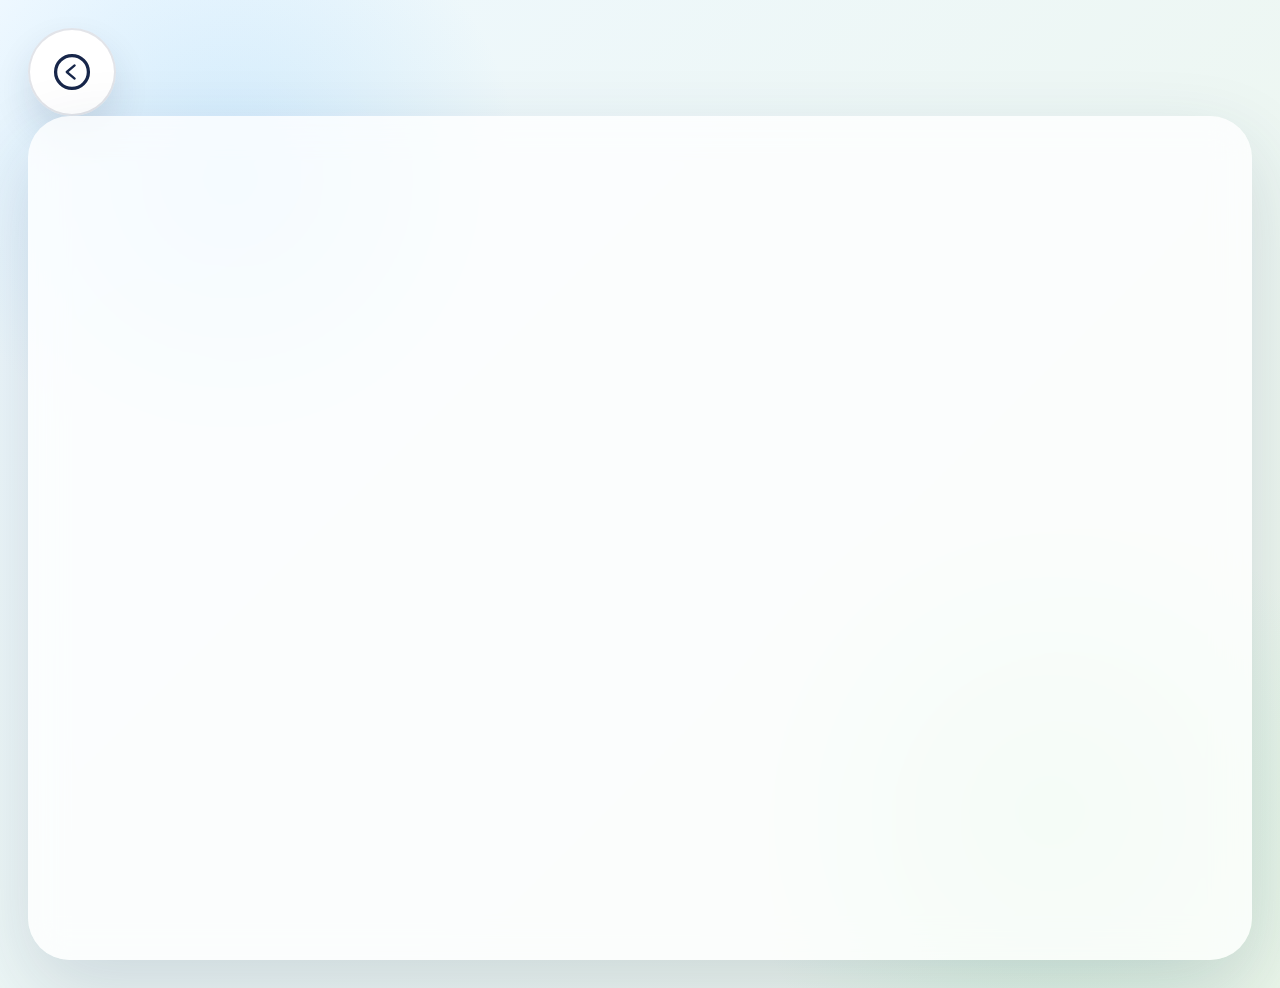
==== android.html @ dd9165bf "Add platform pages and back navigation" ====
<!DOCTYPE html>
<html lang="en">
  <head>
    <meta charset="UTF-8" />
    <meta name="viewport" content="width=device-width, initial-scale=1.0" />
    <title>Android</title>
    <link rel="stylesheet" href="./styles.css" />
  </head>
  <body>
    <main class="subpage-shell">
      <a class="back-button" href="./index.html" aria-label="Back to home">
        <svg viewBox="0 0 64 64" class="back-icon" focusable="false">
          <circle cx="32" cy="32" r="25" fill="none" stroke="currentColor" stroke-width="5" />
          <path
            d="M36 22 24 32 36 42"
            fill="none"
            stroke="currentColor"
            stroke-linecap="round"
            stroke-linejoin="round"
            stroke-width="3.5"
          />
        </svg>
      </a>
      <section class="blank-stage" aria-label="Android page"></section>
    </main>
  </body>
</html>
---- styles.css ----
:root {
  --bg-top: #eef8ff;
  --bg-bottom: #edf6eb;
  --title: #17264a;
  --android: #34d17a;
  --apple: #0f172a;
  --ring: rgba(23, 38, 74, 0.12);
  --shadow: 0 30px 80px rgba(33, 58, 92, 0.16);
}

* {
  box-sizing: border-box;
}

body {
  margin: 0;
  min-height: 100vh;
  font-family: "Avenir Next", "Segoe UI", "Helvetica Neue", sans-serif;
  background:
    radial-gradient(circle at 18% 18%, rgba(123, 196, 255, 0.26), transparent 22%),
    radial-gradient(circle at 82% 82%, rgba(104, 211, 145, 0.22), transparent 24%),
    linear-gradient(135deg, var(--bg-top), var(--bg-bottom));
  color: var(--title);
}

.landing {
  min-height: 100vh;
  display: grid;
  place-items: center;
  padding: 24px;
}

.title-stage {
  width: min(1200px, 100%);
  min-height: min(78vh, 780px);
  display: grid;
  place-items: center;
  gap: 28px;
  padding: 48px 32px;
  border-radius: 42px;
  background: rgba(255, 255, 255, 0.8);
  box-shadow: var(--shadow);
  backdrop-filter: blur(18px);
}

.headline {
  margin: 0;
  text-align: center;
  font-size: clamp(3.6rem, 12vw, 8.6rem);
  line-height: 0.95;
  letter-spacing: -0.08em;
  color: var(--title);
}

.split-control {
  position: relative;
  width: 320px;
  height: 130px;
  display: grid;
  place-items: center;
}

.arrow-button,
.platform-bubble,
.back-button {
  width: 88px;
  height: 88px;
  border-radius: 50%;
  border: 2px solid var(--ring);
  background: rgba(255, 255, 255, 0.95);
  box-shadow: 0 18px 36px rgba(23, 38, 74, 0.12);
}

.arrow-button {
  appearance: none;
  -webkit-appearance: none;
  display: grid;
  place-items: center;
  padding: 0;
  color: var(--title);
  cursor: pointer;
  background: rgba(255, 255, 255, 0.98);
  transition: transform 220ms ease, opacity 220ms ease, box-shadow 220ms ease;
}

.back-button {
  display: grid;
  place-items: center;
  color: var(--title);
  text-decoration: none;
  background: rgba(255, 255, 255, 0.98);
  transition: transform 220ms ease, box-shadow 220ms ease;
}

.arrow-button:hover {
  transform: translateY(-2px);
  box-shadow: 0 24px 44px rgba(23, 38, 74, 0.16);
}

.back-button:hover {
  transform: translateY(-2px);
  box-shadow: 0 24px 44px rgba(23, 38, 74, 0.16);
}

.arrow-button:focus-visible {
  outline: 3px solid rgba(74, 144, 226, 0.35);
  outline-offset: 4px;
}

.back-button:focus-visible {
  outline: 3px solid rgba(74, 144, 226, 0.35);
  outline-offset: 4px;
}

.arrow-icon {
  width: 42px;
  height: 42px;
  display: block;
}

.icon-svg,
.platform-icon {
  width: 100%;
  height: 100%;
  display: block;
}

.platform-bubbles {
  position: absolute;
  inset: 0;
  pointer-events: none;
}

.platform-bubble {
  position: absolute;
  top: 21px;
  left: 50%;
  display: grid;
  place-items: center;
  padding: 18px;
  opacity: 0;
  transform: translate(-50%, 0) scale(0.4);
  pointer-events: auto;
  text-decoration: none;
  transition:
    transform 420ms cubic-bezier(0.2, 0.9, 0.2, 1),
    opacity 240ms ease;
  cursor: pointer;
}

.android-bubble {
  color: var(--android);
}

.apple-bubble {
  color: var(--apple);
  padding: 15px 13px 17px 19px;
}

.is-open .arrow-button {
  opacity: 0;
  transform: scale(0.6);
  pointer-events: none;
}

.is-open .android-bubble {
  opacity: 1;
  transform: translate(calc(-50% - 72px), 0) scale(1);
}

.is-open .apple-bubble {
  opacity: 1;
  transform: translate(calc(-50% + 72px), 0) scale(1);
}

.platform-bubble:focus-visible {
  outline: 3px solid rgba(74, 144, 226, 0.35);
  outline-offset: 4px;
}

.subpage-shell {
  min-height: 100vh;
  padding: 28px;
}

.blank-stage {
  min-height: calc(100vh - 56px);
  border-radius: 42px;
  background: rgba(255, 255, 255, 0.78);
  box-shadow: var(--shadow);
  backdrop-filter: blur(18px);
}

.back-icon {
  width: 42px;
  height: 42px;
  display: block;
}

@media (max-width: 760px) {
  .title-stage {
    min-height: 62vh;
    padding: 28px 20px;
    border-radius: 28px;
  }

  .split-control {
    width: 240px;
    height: 116px;
  }

  .is-open .android-bubble {
    transform: translate(calc(-50% - 52px), 0) scale(1);
  }

  .is-open .apple-bubble {
    transform: translate(calc(-50% + 52px), 0) scale(1);
  }
}
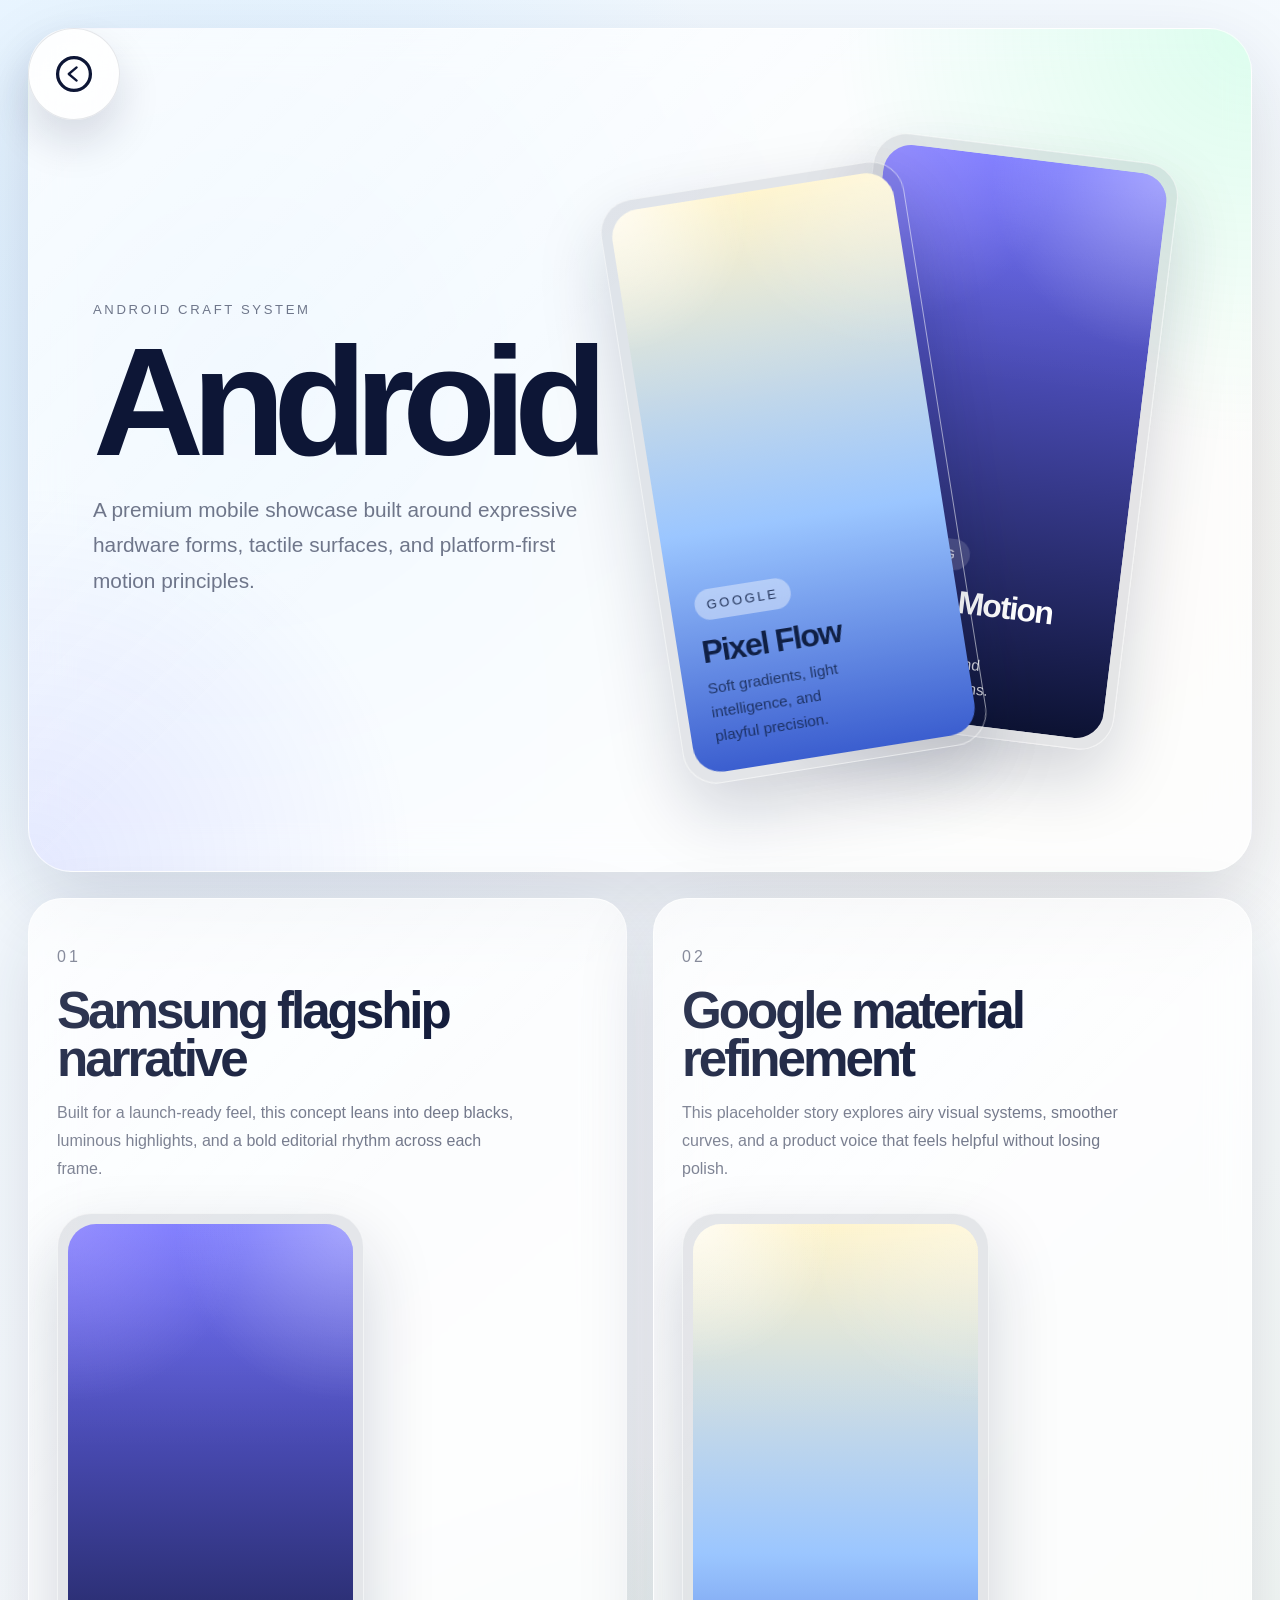
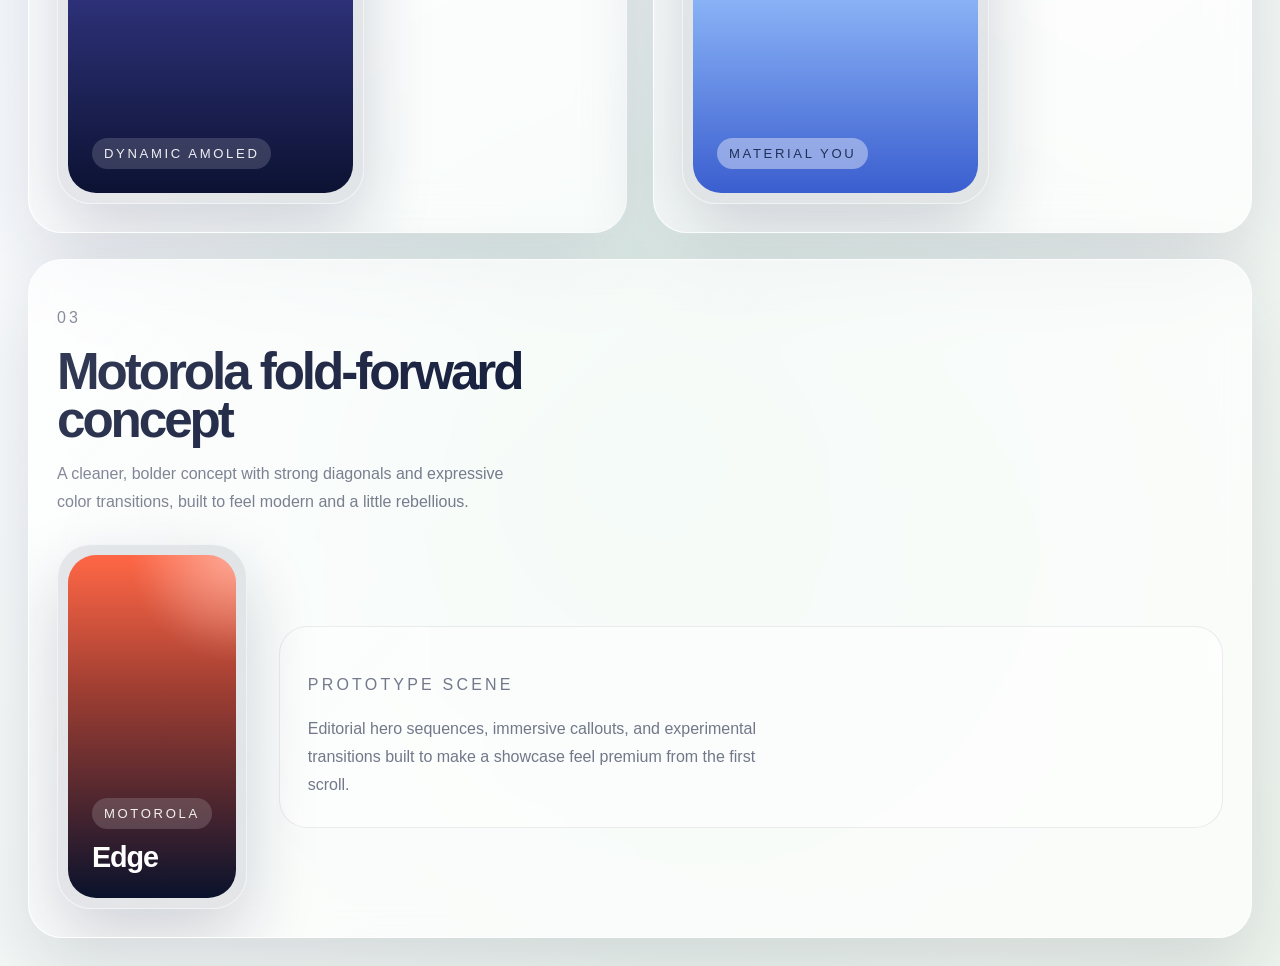
==== commit a046a931: "Redesign site with immersive platform showcases" ====
--- a/android.html
+++ b/android.html
@@ -6,9 +6,9 @@
     <title>Android</title>
     <link rel="stylesheet" href="./styles.css" />
   </head>
-  <body>
-    <main class="subpage-shell">
-      <a class="back-button" href="./index.html" aria-label="Back to home">
+  <body class="page-android">
+    <main class="site-shell">
+      <a class="back-button back-floating" href="./index.html" aria-label="Back to home">
         <svg viewBox="0 0 64 64" class="back-icon" focusable="false">
           <circle cx="32" cy="32" r="25" fill="none" stroke="currentColor" stroke-width="5" />
           <path
@@ -21,7 +21,95 @@
           />
         </svg>
       </a>
-      <section class="blank-stage" aria-label="Android page"></section>
+
+      <section class="hero-panel platform-panel">
+        <div class="hero-copy">
+          <p class="kicker">Android craft system</p>
+          <h1 class="headline-xl">Android</h1>
+          <p class="hero-text">
+            A premium mobile showcase built around expressive hardware forms,
+            tactile surfaces, and platform-first motion principles.
+          </p>
+        </div>
+
+        <div class="hero-mockup-stack">
+          <div class="device device-phone samsung-device">
+            <div class="device-screen samsung-screen">
+              <span class="brand-pill">Samsung</span>
+              <h2>Galaxy Motion</h2>
+              <p>Rich contrast, elevated gloss, and cinematic transitions.</p>
+            </div>
+          </div>
+
+          <div class="device device-phone google-device">
+            <div class="device-screen google-screen">
+              <span class="brand-pill">Google</span>
+              <h2>Pixel Flow</h2>
+              <p>Soft gradients, light intelligence, and playful precision.</p>
+            </div>
+          </div>
+        </div>
+      </section>
+
+      <section class="story-grid">
+        <article class="story-card">
+          <div class="story-copy">
+            <p class="story-index">01</p>
+            <h2>Samsung flagship narrative</h2>
+            <p>
+              Built for a launch-ready feel, this concept leans into deep blacks,
+              luminous highlights, and a bold editorial rhythm across each frame.
+            </p>
+          </div>
+          <div class="device device-phone samsung-device device-inline">
+            <div class="device-screen samsung-screen">
+              <span class="mini-label">Dynamic AMOLED</span>
+            </div>
+          </div>
+        </article>
+
+        <article class="story-card">
+          <div class="story-copy">
+            <p class="story-index">02</p>
+            <h2>Google material refinement</h2>
+            <p>
+              This placeholder story explores airy visual systems, smoother curves,
+              and a product voice that feels helpful without losing polish.
+            </p>
+          </div>
+          <div class="device device-phone google-device device-inline">
+            <div class="device-screen google-screen">
+              <span class="mini-label">Material You</span>
+            </div>
+          </div>
+        </article>
+
+        <article class="story-card wide-card">
+          <div class="story-copy">
+            <p class="story-index">03</p>
+            <h2>Motorola fold-forward concept</h2>
+            <p>
+              A cleaner, bolder concept with strong diagonals and expressive color
+              transitions, built to feel modern and a little rebellious.
+            </p>
+          </div>
+          <div class="device-row">
+            <div class="device device-phone motorola-device">
+              <div class="device-screen motorola-screen">
+                <span class="brand-pill">Motorola</span>
+                <h3>Edge</h3>
+              </div>
+            </div>
+            <div class="feature-panel">
+              <p class="feature-kicker">Prototype scene</p>
+              <p>
+                Editorial hero sequences, immersive callouts, and experimental
+                transitions built to make a showcase feel premium from the first scroll.
+              </p>
+            </div>
+          </div>
+        </article>
+      </section>
     </main>
   </body>
 </html>
--- a/styles.css
+++ b/styles.css
@@ -1,61 +1,173 @@
 :root {
-  --bg-top: #eef8ff;
-  --bg-bottom: #edf6eb;
-  --title: #17264a;
+  --ink: #0d1636;
+  --text: rgba(13, 22, 54, 0.88);
+  --muted: rgba(13, 22, 54, 0.58);
+  --line: rgba(13, 22, 54, 0.1);
+  --panel: rgba(255, 255, 255, 0.66);
+  --panel-strong: rgba(255, 255, 255, 0.8);
+  --shadow: 0 30px 80px rgba(18, 31, 66, 0.14);
   --android: #34d17a;
   --apple: #0f172a;
-  --ring: rgba(23, 38, 74, 0.12);
-  --shadow: 0 30px 80px rgba(33, 58, 92, 0.16);
+  --samsung-a: #0c1232;
+  --samsung-b: #6d6cff;
+  --google-a: #fff3c7;
+  --google-b: #9bc6ff;
+  --motorola-a: #09122c;
+  --motorola-b: #ff5a36;
+  --iphone-a: #f7f2eb;
+  --iphone-b: #d8deef;
+  --ipad-a: #d8f3ff;
+  --ipad-b: #f6f7fb;
 }
 
 * {
   box-sizing: border-box;
+}
+
+html {
+  scroll-behavior: smooth;
 }
 
 body {
   margin: 0;
   min-height: 100vh;
   font-family: "Avenir Next", "Segoe UI", "Helvetica Neue", sans-serif;
-  background:
-    radial-gradient(circle at 18% 18%, rgba(123, 196, 255, 0.26), transparent 22%),
-    radial-gradient(circle at 82% 82%, rgba(104, 211, 145, 0.22), transparent 24%),
-    linear-gradient(135deg, var(--bg-top), var(--bg-bottom));
-  color: var(--title);
-}
-
-.landing {
-  min-height: 100vh;
+  color: var(--text);
+  background:
+    radial-gradient(circle at 20% 15%, rgba(123, 196, 255, 0.24), transparent 24%),
+    radial-gradient(circle at 80% 20%, rgba(255, 210, 130, 0.14), transparent 22%),
+    radial-gradient(circle at 50% 80%, rgba(130, 216, 169, 0.18), transparent 28%),
+    linear-gradient(140deg, #eef7ff 0%, #f9fbfd 52%, #eef5ed 100%);
+}
+
+a {
+  color: inherit;
+}
+
+.site-shell {
+  width: min(1440px, 100%);
+  margin: 0 auto;
+  padding: 28px;
+}
+
+.hero-panel,
+.story-card {
+  position: relative;
+  overflow: hidden;
+  border: 1px solid rgba(255, 255, 255, 0.65);
+  background: var(--panel);
+  box-shadow: var(--shadow);
+  backdrop-filter: blur(20px);
+}
+
+.hero-panel::before,
+.story-card::before {
+  content: "";
+  position: absolute;
+  inset: 0;
+  background: linear-gradient(135deg, rgba(255, 255, 255, 0.18), transparent 42%);
+  pointer-events: none;
+}
+
+.home-panel,
+.platform-panel {
+  min-height: calc(100vh - 56px);
+  border-radius: 44px;
+  padding: clamp(28px, 5vw, 64px);
+}
+
+.home-panel {
+  display: grid;
+  align-items: end;
+  grid-template-columns: minmax(0, 1.2fr) minmax(300px, 0.8fr);
+  gap: clamp(28px, 5vw, 72px);
+}
+
+.platform-panel {
+  display: grid;
+  align-items: center;
+  grid-template-columns: minmax(0, 0.95fr) minmax(0, 1.05fr);
+  gap: clamp(24px, 4vw, 72px);
+}
+
+.hero-copy {
+  position: relative;
+  z-index: 1;
+  max-width: 720px;
+}
+
+.kicker,
+.story-index,
+.feature-kicker,
+.orbital-caption,
+.brand-pill,
+.mini-label {
+  margin: 0;
+  font-size: 0.82rem;
+  letter-spacing: 0.2em;
+  text-transform: uppercase;
+}
+
+.kicker {
+  color: var(--muted);
+}
+
+.headline-xl {
+  margin: 18px 0 0;
+  font-size: clamp(4.4rem, 12vw, 10rem);
+  line-height: 0.88;
+  letter-spacing: -0.08em;
+  color: var(--ink);
+}
+
+.hero-text {
+  max-width: 540px;
+  margin: 22px 0 0;
+  font-size: clamp(1.05rem, 1.8vw, 1.3rem);
+  line-height: 1.7;
+  color: var(--muted);
+}
+
+.orbital-stage {
+  position: relative;
+  z-index: 1;
+  min-height: 560px;
   display: grid;
   place-items: center;
-  padding: 24px;
-}
-
-.title-stage {
-  width: min(1200px, 100%);
-  min-height: min(78vh, 780px);
-  display: grid;
-  place-items: center;
-  gap: 28px;
-  padding: 48px 32px;
-  border-radius: 42px;
-  background: rgba(255, 255, 255, 0.8);
-  box-shadow: var(--shadow);
-  backdrop-filter: blur(18px);
-}
-
-.headline {
-  margin: 0;
-  text-align: center;
-  font-size: clamp(3.6rem, 12vw, 8.6rem);
-  line-height: 0.95;
-  letter-spacing: -0.08em;
-  color: var(--title);
+}
+
+.ambient-ring {
+  position: absolute;
+  border-radius: 50%;
+  filter: blur(2px);
+  opacity: 0.85;
+}
+
+.ambient-ring-a {
+  width: min(36vw, 440px);
+  height: min(36vw, 440px);
+  border: 1px solid rgba(13, 22, 54, 0.08);
+  background: radial-gradient(circle, rgba(255, 255, 255, 0.45), rgba(255, 255, 255, 0.04) 64%, transparent 70%);
+}
+
+.ambient-ring-b {
+  width: min(28vw, 340px);
+  height: min(28vw, 340px);
+  border: 1px solid rgba(13, 22, 54, 0.06);
+  background: radial-gradient(circle, rgba(188, 238, 255, 0.28), transparent 70%);
+}
+
+.orbital-caption {
+  position: absolute;
+  bottom: 58px;
+  color: var(--muted);
 }
 
 .split-control {
   position: relative;
-  width: 320px;
-  height: 130px;
+  z-index: 2;
+  width: 360px;
+  height: 160px;
   display: grid;
   place-items: center;
 }
@@ -63,56 +175,45 @@
 .arrow-button,
 .platform-bubble,
 .back-button {
-  width: 88px;
-  height: 88px;
+  width: 92px;
+  height: 92px;
   border-radius: 50%;
-  border: 2px solid var(--ring);
-  background: rgba(255, 255, 255, 0.95);
-  box-shadow: 0 18px 36px rgba(23, 38, 74, 0.12);
+  border: 1px solid var(--line);
+  background: var(--panel-strong);
+  box-shadow: 0 22px 44px rgba(13, 22, 54, 0.14);
+}
+
+.arrow-button,
+.platform-bubble {
+  display: grid;
+  place-items: center;
 }
 
 .arrow-button {
   appearance: none;
   -webkit-appearance: none;
-  display: grid;
-  place-items: center;
   padding: 0;
-  color: var(--title);
   cursor: pointer;
-  background: rgba(255, 255, 255, 0.98);
-  transition: transform 220ms ease, opacity 220ms ease, box-shadow 220ms ease;
-}
-
-.back-button {
-  display: grid;
-  place-items: center;
-  color: var(--title);
-  text-decoration: none;
-  background: rgba(255, 255, 255, 0.98);
-  transition: transform 220ms ease, box-shadow 220ms ease;
-}
-
-.arrow-button:hover {
-  transform: translateY(-2px);
-  box-shadow: 0 24px 44px rgba(23, 38, 74, 0.16);
-}
-
-.back-button:hover {
-  transform: translateY(-2px);
-  box-shadow: 0 24px 44px rgba(23, 38, 74, 0.16);
-}
-
-.arrow-button:focus-visible {
-  outline: 3px solid rgba(74, 144, 226, 0.35);
-  outline-offset: 4px;
-}
-
-.back-button:focus-visible {
-  outline: 3px solid rgba(74, 144, 226, 0.35);
-  outline-offset: 4px;
-}
-
-.arrow-icon {
+  color: var(--ink);
+  transition: transform 240ms ease, opacity 220ms ease, box-shadow 240ms ease;
+}
+
+.arrow-button:hover,
+.back-button:hover,
+.platform-bubble:hover {
+  transform: translateY(-4px);
+  box-shadow: 0 28px 54px rgba(13, 22, 54, 0.18);
+}
+
+.arrow-button:focus-visible,
+.back-button:focus-visible,
+.platform-bubble:focus-visible {
+  outline: 3px solid rgba(70, 140, 255, 0.28);
+  outline-offset: 5px;
+}
+
+.arrow-icon,
+.back-icon {
   width: 42px;
   height: 42px;
   display: block;
@@ -133,19 +234,14 @@
 
 .platform-bubble {
   position: absolute;
-  top: 21px;
+  top: 34px;
   left: 50%;
-  display: grid;
-  place-items: center;
-  padding: 18px;
+  padding: 20px;
   opacity: 0;
-  transform: translate(-50%, 0) scale(0.4);
   pointer-events: auto;
   text-decoration: none;
-  transition:
-    transform 420ms cubic-bezier(0.2, 0.9, 0.2, 1),
-    opacity 240ms ease;
-  cursor: pointer;
+  transform: translate(-50%, 0) scale(0.35);
+  transition: transform 420ms cubic-bezier(0.2, 0.9, 0.2, 1), opacity 240ms ease;
 }
 
 .android-bubble {
@@ -154,7 +250,7 @@
 
 .apple-bubble {
   color: var(--apple);
-  padding: 15px 13px 17px 19px;
+  padding: 16px 14px 18px 20px;
 }
 
 .is-open .arrow-button {
@@ -165,55 +261,395 @@
 
 .is-open .android-bubble {
   opacity: 1;
-  transform: translate(calc(-50% - 72px), 0) scale(1);
+  transform: translate(calc(-50% - 84px), 0) scale(1);
 }
 
 .is-open .apple-bubble {
   opacity: 1;
-  transform: translate(calc(-50% + 72px), 0) scale(1);
-}
-
-.platform-bubble:focus-visible {
-  outline: 3px solid rgba(74, 144, 226, 0.35);
-  outline-offset: 4px;
-}
-
-.subpage-shell {
-  min-height: 100vh;
+  transform: translate(calc(-50% + 84px), 0) scale(1);
+}
+
+.back-button {
+  position: fixed;
+  top: 28px;
+  left: 28px;
+  z-index: 20;
+  display: grid;
+  place-items: center;
+  color: var(--ink);
+  text-decoration: none;
+  backdrop-filter: blur(20px);
+}
+
+.hero-mockup-stack {
+  position: relative;
+  min-height: 660px;
+}
+
+.device {
+  position: absolute;
+  border-radius: 34px;
+  padding: 10px;
+  border: 1px solid rgba(255, 255, 255, 0.52);
+  background: rgba(13, 22, 54, 0.1);
+  box-shadow: 0 30px 70px rgba(13, 22, 54, 0.18);
+}
+
+.device-phone {
+  width: clamp(230px, 24vw, 320px);
+  aspect-ratio: 0.52;
+}
+
+.device-tablet {
+  width: clamp(320px, 38vw, 520px);
+  aspect-ratio: 1.28;
+  border-radius: 38px;
+}
+
+.device-screen {
+  position: relative;
+  width: 100%;
+  height: 100%;
+  overflow: hidden;
+  border-radius: 28px;
+  padding: 24px;
+  display: flex;
+  flex-direction: column;
+  justify-content: flex-end;
+}
+
+.device-screen::before {
+  content: "";
+  position: absolute;
+  inset: 0;
+  background:
+    radial-gradient(circle at top right, rgba(255, 255, 255, 0.35), transparent 28%),
+    linear-gradient(180deg, rgba(255, 255, 255, 0.08), transparent 40%);
+  pointer-events: none;
+}
+
+.device h2,
+.device h3,
+.device p {
+  position: relative;
+  z-index: 1;
+  margin: 0;
+}
+
+.device h2 {
+  margin-top: 16px;
+  font-size: clamp(1.6rem, 2.5vw, 2.1rem);
+  line-height: 0.95;
+  letter-spacing: -0.05em;
+}
+
+.device h3 {
+  margin-top: 12px;
+  font-size: 1.8rem;
+  letter-spacing: -0.04em;
+}
+
+.device p {
+  margin-top: 10px;
+  max-width: 18ch;
+  font-size: 0.96rem;
+  line-height: 1.55;
+  color: rgba(255, 255, 255, 0.82);
+}
+
+.brand-pill,
+.mini-label {
+  position: relative;
+  z-index: 1;
+  display: inline-flex;
+  align-items: center;
+  width: fit-content;
+  padding: 8px 12px;
+  border-radius: 999px;
+  background: rgba(255, 255, 255, 0.16);
+  color: rgba(255, 255, 255, 0.92);
+  backdrop-filter: blur(10px);
+}
+
+.samsung-device {
+  top: 26px;
+  right: 40px;
+  transform: rotate(7deg);
+}
+
+.samsung-screen {
+  background:
+    radial-gradient(circle at top left, rgba(164, 153, 255, 0.55), transparent 28%),
+    linear-gradient(180deg, var(--samsung-b), var(--samsung-a));
+  color: #fff;
+}
+
+.google-device {
+  bottom: 12px;
+  left: 0;
+  transform: rotate(-9deg);
+}
+
+.google-screen {
+  background:
+    radial-gradient(circle at top left, rgba(255, 255, 255, 0.75), transparent 22%),
+    linear-gradient(180deg, var(--google-a), var(--google-b) 58%, #3b5ecf 100%);
+  color: #102045;
+}
+
+.google-screen p {
+  color: rgba(16, 32, 69, 0.78);
+}
+
+.google-screen .brand-pill,
+.google-screen .mini-label {
+  background: rgba(255, 255, 255, 0.4);
+  color: rgba(16, 32, 69, 0.88);
+}
+
+.motorola-device {
+  position: relative;
+  width: min(100%, 300px);
+  aspect-ratio: 0.52;
+  top: auto;
+  left: auto;
+}
+
+.motorola-screen {
+  background:
+    radial-gradient(circle at top right, rgba(255, 135, 109, 0.46), transparent 24%),
+    linear-gradient(180deg, var(--motorola-b), var(--motorola-a));
+  color: #fff;
+}
+
+.iphone-device {
+  top: 0;
+  right: 0;
+  transform: rotate(8deg);
+}
+
+.iphone-screen {
+  background:
+    radial-gradient(circle at top left, rgba(255, 255, 255, 0.82), transparent 24%),
+    linear-gradient(180deg, var(--iphone-a), var(--iphone-b));
+  color: #13214c;
+}
+
+.iphone-screen p {
+  color: rgba(19, 33, 76, 0.7);
+}
+
+.iphone-screen .brand-pill,
+.iphone-screen .mini-label,
+.ipad-screen .brand-pill,
+.ipad-screen .mini-label {
+  background: rgba(255, 255, 255, 0.48);
+  color: rgba(19, 33, 76, 0.9);
+}
+
+.ipad-device {
+  bottom: 24px;
+  left: 30px;
+  transform: rotate(-5deg);
+}
+
+.ipad-screen {
+  background:
+    radial-gradient(circle at 18% 15%, rgba(255, 255, 255, 0.7), transparent 22%),
+    linear-gradient(135deg, var(--ipad-a), var(--ipad-b));
+  color: #112243;
+}
+
+.ipad-screen p {
+  max-width: 22ch;
+  color: rgba(17, 34, 67, 0.72);
+}
+
+.story-grid {
+  display: grid;
+  grid-template-columns: repeat(2, minmax(0, 1fr));
+  gap: 26px;
+  margin-top: 26px;
+}
+
+.story-card {
+  border-radius: 34px;
   padding: 28px;
 }
 
-.blank-stage {
-  min-height: calc(100vh - 56px);
-  border-radius: 42px;
-  background: rgba(255, 255, 255, 0.78);
-  box-shadow: var(--shadow);
-  backdrop-filter: blur(18px);
-}
-
-.back-icon {
-  width: 42px;
-  height: 42px;
-  display: block;
+.wide-card {
+  grid-column: 1 / -1;
+}
+
+.story-copy {
+  max-width: 560px;
+}
+
+.story-index,
+.feature-kicker {
+  color: var(--muted);
+}
+
+.story-card h2 {
+  margin: 16px 0 0;
+  font-size: clamp(2rem, 4vw, 3.4rem);
+  line-height: 0.94;
+  letter-spacing: -0.06em;
+  color: var(--ink);
+}
+
+.story-card p {
+  margin: 16px 0 0;
+  max-width: 52ch;
+  font-size: 1rem;
+  line-height: 1.75;
+  color: var(--muted);
+}
+
+.device-inline {
+  position: relative;
+  top: auto;
+  right: auto;
+  bottom: auto;
+  left: auto;
+  transform: none;
+  margin-top: 30px;
+}
+
+.device-row {
+  display: grid;
+  align-items: center;
+  grid-template-columns: auto minmax(0, 1fr);
+  gap: 32px;
+  margin-top: 28px;
+}
+
+.device-row > .device {
+  top: auto;
+  right: auto;
+  bottom: auto;
+  left: auto;
+  transform: none;
+}
+
+.tablet-row {
+  grid-template-columns: minmax(0, 1.2fr) minmax(280px, 0.8fr);
+}
+
+.feature-panel {
+  padding: 28px;
+  border-radius: 28px;
+  border: 1px solid rgba(13, 22, 54, 0.08);
+  background: rgba(255, 255, 255, 0.44);
+}
+
+.light-panel {
+  background: rgba(255, 255, 255, 0.52);
+}
+
+.page-android .hero-panel {
+  background:
+    radial-gradient(circle at right top, rgba(79, 255, 160, 0.18), transparent 28%),
+    radial-gradient(circle at left bottom, rgba(95, 111, 255, 0.14), transparent 26%),
+    var(--panel);
+}
+
+.page-ios .hero-panel {
+  background:
+    radial-gradient(circle at right top, rgba(255, 255, 255, 0.38), transparent 26%),
+    radial-gradient(circle at left bottom, rgba(187, 230, 255, 0.18), transparent 28%),
+    var(--panel);
+}
+
+@media (max-width: 1100px) {
+  .home-panel,
+  .platform-panel {
+    grid-template-columns: 1fr;
+  }
+
+  .orbital-stage,
+  .hero-mockup-stack {
+    min-height: 460px;
+  }
+}
+
+@media (max-width: 900px) {
+  .story-grid,
+  .device-row,
+  .tablet-row {
+    grid-template-columns: 1fr;
+  }
+
+  .hero-mockup-stack {
+    min-height: 760px;
+  }
+
+  .device-inline,
+  .motorola-device {
+    width: min(100%, 280px);
+  }
 }
 
 @media (max-width: 760px) {
-  .title-stage {
-    min-height: 62vh;
-    padding: 28px 20px;
+  .site-shell {
+    padding: 18px;
+  }
+
+  .home-panel,
+  .platform-panel,
+  .story-card {
     border-radius: 28px;
   }
 
+  .home-panel,
+  .platform-panel {
+    min-height: auto;
+    padding: 24px;
+  }
+
+  .orbital-stage {
+    min-height: 360px;
+  }
+
   .split-control {
-    width: 240px;
-    height: 116px;
+    width: 260px;
+    height: 140px;
   }
 
   .is-open .android-bubble {
-    transform: translate(calc(-50% - 52px), 0) scale(1);
+    transform: translate(calc(-50% - 58px), 0) scale(1);
   }
 
   .is-open .apple-bubble {
-    transform: translate(calc(-50% + 52px), 0) scale(1);
-  }
-}
+    transform: translate(calc(-50% + 58px), 0) scale(1);
+  }
+
+  .hero-mockup-stack {
+    min-height: 660px;
+  }
+
+  .device-phone,
+  .motorola-device {
+    width: 230px;
+  }
+
+  .device-tablet {
+    width: min(100%, 360px);
+  }
+
+  .samsung-device {
+    right: 0;
+  }
+
+  .google-device,
+  .ipad-device {
+    left: 0;
+  }
+
+  .back-button {
+    top: 18px;
+    left: 18px;
+    width: 72px;
+    height: 72px;
+  }
+}
